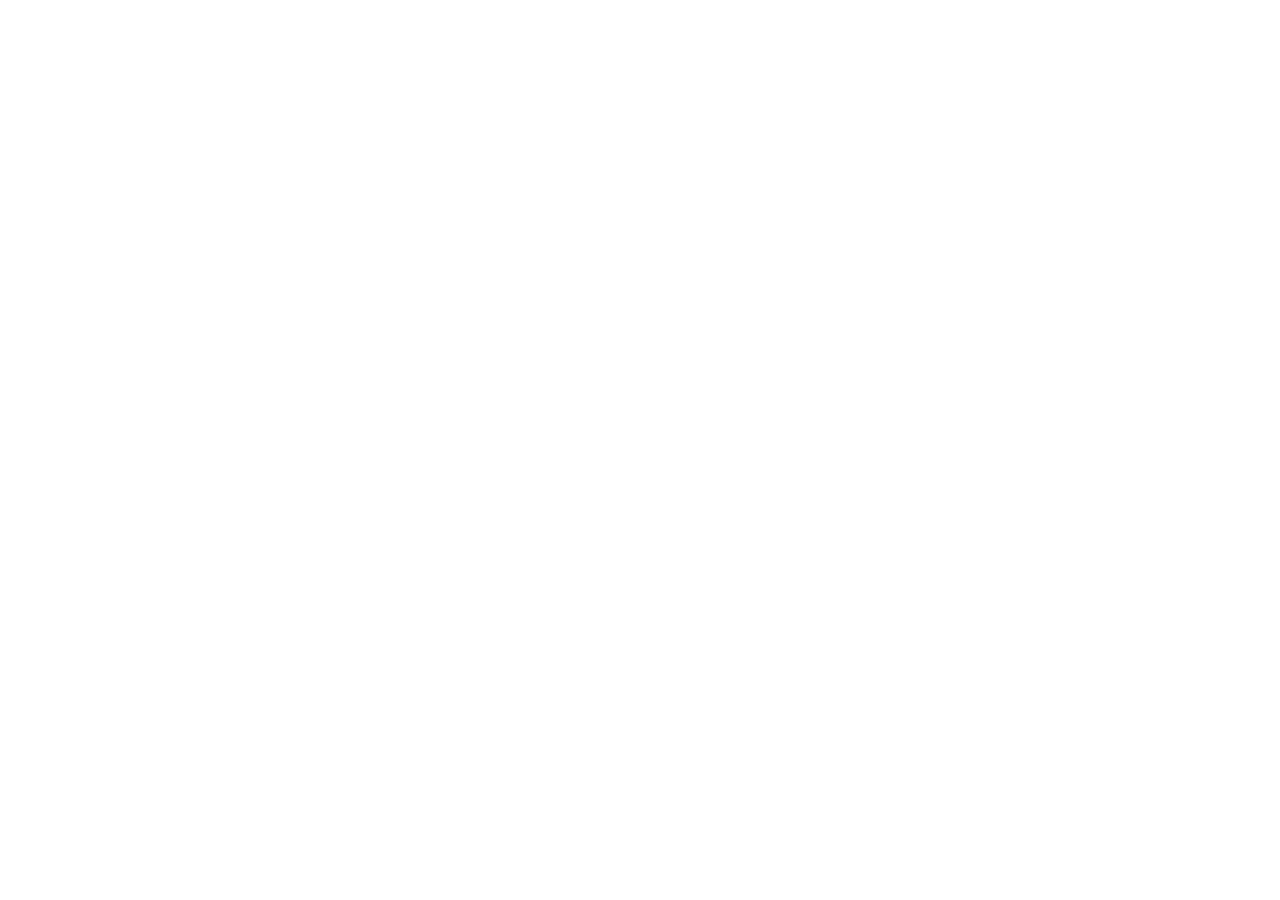
==== index.html @ 38b5f214 "some previous steps before caos" ====
<!--
<html lang="es">
<head>
    <meta charset="UTF-8"/>
    <meta name="viewport" content="width=device-width, inital-scale=1.0"/>
    <title> ORION | Local AI Desktop Assitant</title>
    <link rel="preconnect" href="https://fonts.googleapis.com">
    <link rel="preconnect" href="https://fonts.gstatic.com" crossorigin>
    <link href="https://fonts.googleapis.com/css2?family=Inter:wght@400;600;700;800;900&family=Rethink+Sans:wght@600;700;800&family=Space+Mono:wght@400;700&display=swap" rel="stylesheet">
    <link rel="stylesheet" href="styless.css"/>
</head>
<body>
    <canvas class="pixel-field" aria-hidden="true"></canvas>

    <header class="site-header">
        <nav class="nav" arial-label="Principal">
            <a class="brand" href="#inicio"><span class="brand-mark">✦</span>ORION</a>
            <div class="nav-links">
                <a href="#downloads">Descarga</a>
                <a href="#features">Funciones</a>
                <a href="#setup">Setup</a>
                <a href="#roadmap">Roadmap</a>
                <a href="#contacto">Contacto</a>
            </div>
        </nav>
    </header>
    
    <main>
        <section id="inicio" class="hero">
            <div class="hero-terminal">
                <div class="terminal-top">
                    <span> PS C:\projects\orion</span>
                    <span class="blink">run</span>
                </div>

                <div class="hero-grid">
                    <div class="terminal-copy">
                        <div class="mode-card">
                            <span>no cloud</span>
                            <strong>getting started</strong>
                            <small>voice + text local assitant</small>
                        </div>
                        <p class="terminal-line"><span>&gt;</span>hey orion</p>
                        <p class="answer">yoooo, ready to searh listen and make your work easier what do you need?</p>
                        <p class="terminal-line"><span>&gt;</span>what can you do?</p>
                        <p class="answer accent">voice commands · input bar · Google/Youtube and more else </p>
                        <div class="prompt-row">
                            <span>&gt;</span>
                            <span ide="typedPrompt">ask ORION anything...</span>
                        </div>
                        <div class="hero-actions">
                            <a class="pixel-button primary" href="recordatorio para mi mismo añadir download" download>Download ORION</a>
                            <a class="pixel-button secondary" href="#setup">How to run</a>
                        </div>
                    </div>
                    <div class="orion-display" aria-label="ORION visual preview">
                        <div class="orion-word">ORION</div>
                        <pre class="ascii-mark">
   ✦
  /|\
&lt;─ O ─&gt;
  \|/
   ✦
      
                        </pre>
                    </div>
                </div>
                <div class="status-bar">
                    <span>local mode</span>
                  <span>personalizable whisper model</span>
                  <span>ollama phi3:lastest</span>
                  <span class="agent-pill">agent mode</span>
                </div>
            </div>
        </section>
        <section id="download" class="section split">
            <div>
                <p class="section label">Download</p>
                <h2>ORION como asistente local para escritorio</h2>
            </div>
            <div class="terminal-panel">
                <p><span class="muted">&gt;</span>lastest build</p>
                <h3>ORION V2</h3>

            </div>
        </section>
    </main>


</body>

</html>
-->
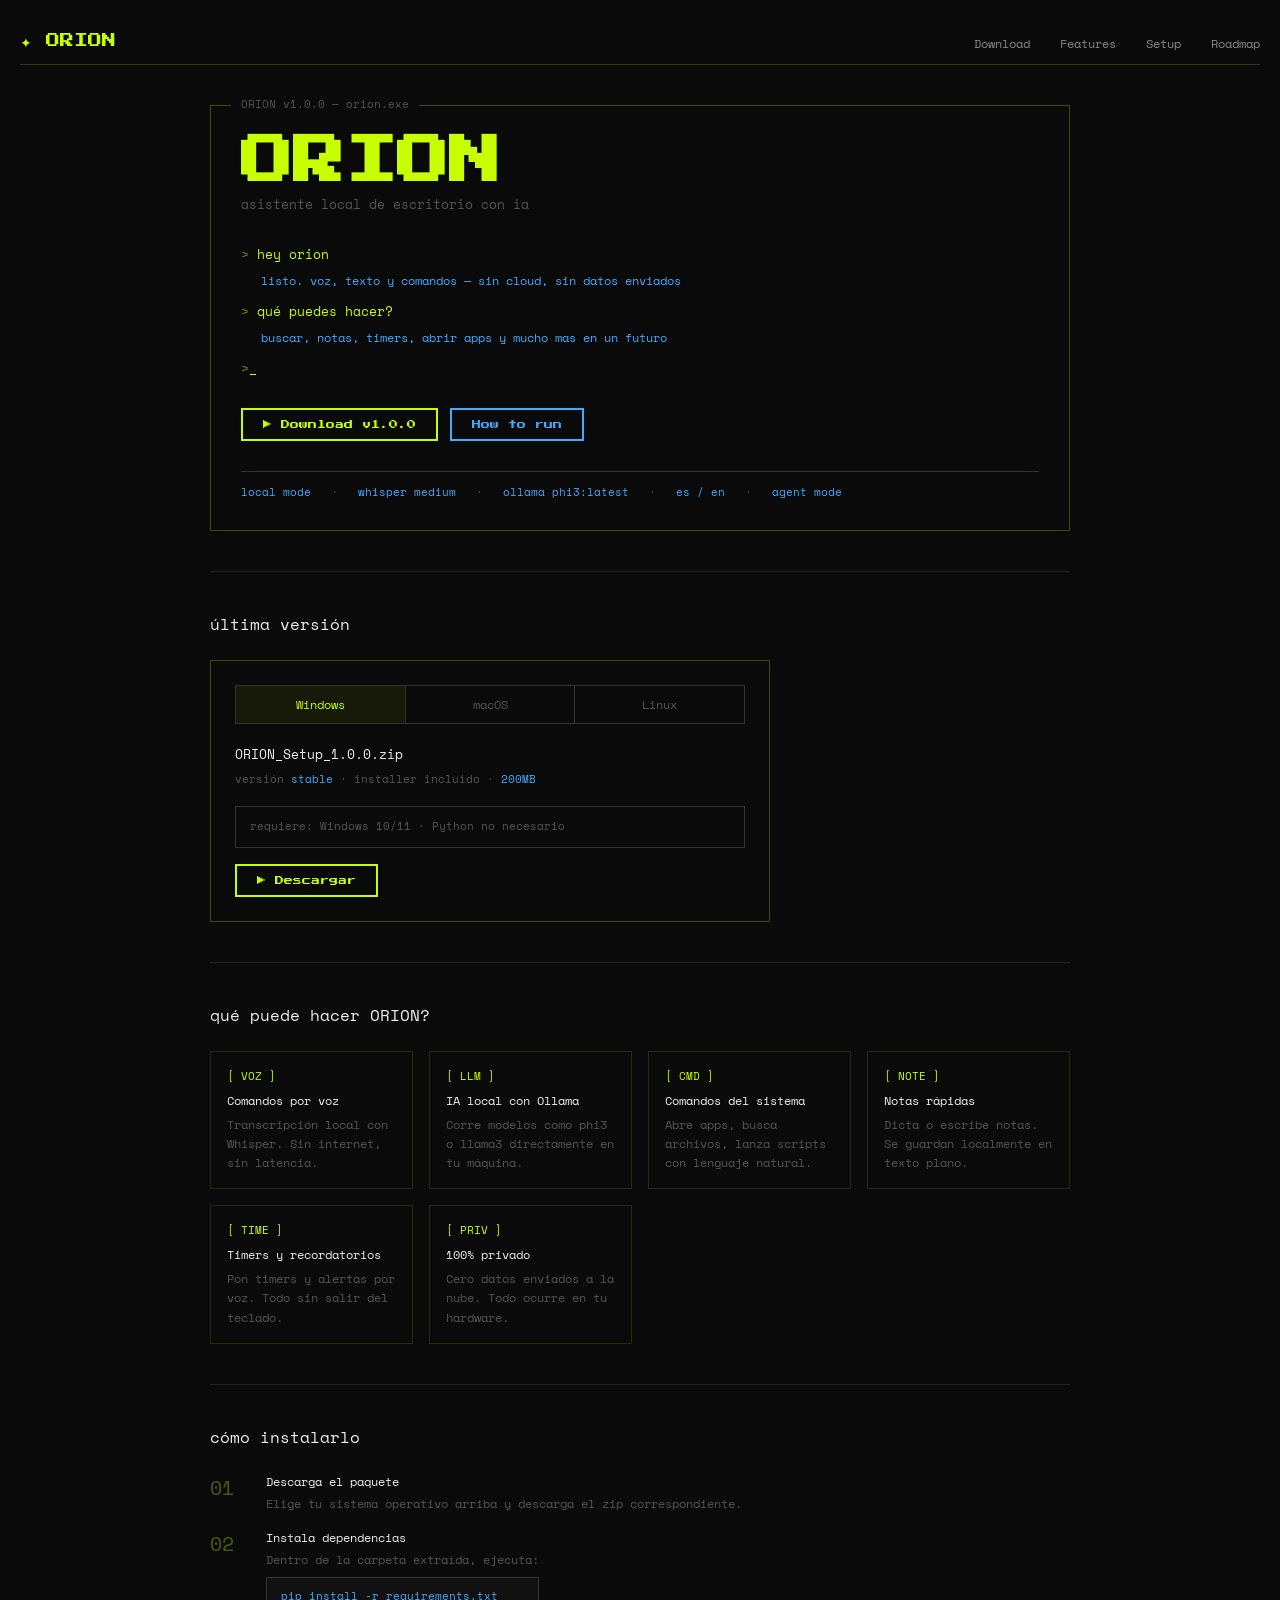
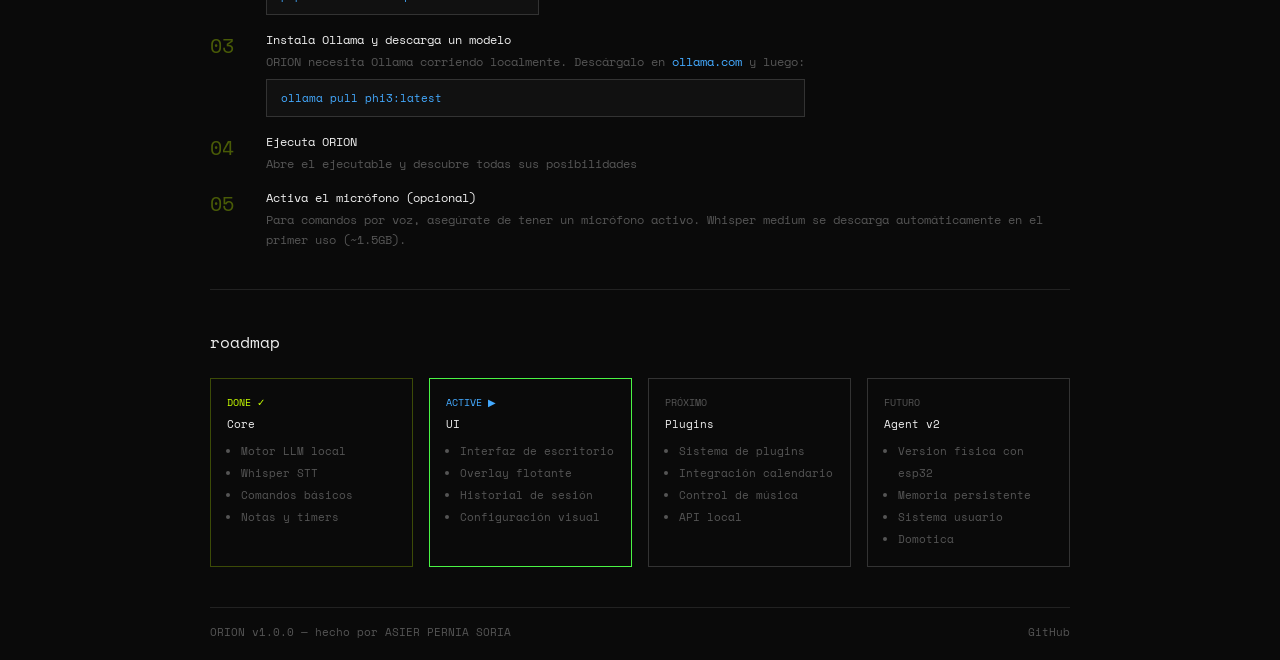
==== commit 1a620ad8: "jsut chage of position" ====
--- a/index.html
+++ b/index.html
@@ -1,93 +1,300 @@
-<!--
 <html lang="es">
 <head>
-    <meta charset="UTF-8"/>
-    <meta name="viewport" content="width=device-width, inital-scale=1.0"/>
-    <title> ORION | Local AI Desktop Assitant</title>
-    <link rel="preconnect" href="https://fonts.googleapis.com">
-    <link rel="preconnect" href="https://fonts.gstatic.com" crossorigin>
-    <link href="https://fonts.googleapis.com/css2?family=Inter:wght@400;600;700;800;900&family=Rethink+Sans:wght@600;700;800&family=Space+Mono:wght@400;700&display=swap" rel="stylesheet">
-    <link rel="stylesheet" href="styless.css"/>
+  <meta charset="UTF-8"/>
+  <meta name="viewport" content="width=device-width, initial-scale=1.0"/>
+  <title>ORION | Local AI Desktop Assistant</title>
+  <link rel="preconnect" href="https://fonts.googleapis.com">
+  <link rel="preconnect" href="https://fonts.gstatic.com" crossorigin>
+  <link href="https://fonts.googleapis.com/css2?family=Space+Mono:ital,wght@0,400;0,700;1,400&family=Press+Start+2P&display=swap" rel="stylesheet">
 </head>
+
+<style>
+*{margin:0;padding:0;box-sizing:border-box}
+body{background:#0a0a0a;color:#c8ff00;font-family:'Space Mono',monospace;min-height:100vh;padding:20px}
+a{color:inherit;text-decoration:none}
+nav{display:flex;justify-content:space-between;align-items:center;padding:10px 0;border-bottom:1px solid #c8ff0033;margin-bottom:40px}
+.brand{font-family:'Press Start 2P',monospace;font-size:14px}
+nav a{color:#888;font-size:12px;margin-left:20px;transition:.2s}
+nav a:hover{color:#c8ff00}
+.terminal{border:1px solid #c8ff0044;padding:30px;max-width:860px;margin:0 auto;position:relative}
+.terminal::before{content:'ORION v1.0.0 — orion.exe';position:absolute;top:-10px;left:20px;background:#0a0a0a;padding:0 10px;font-size:11px;color:#555}
+h1{font-family:'Press Start 2P',monospace;font-size:clamp(24px,5vw,52px);color:#c8ff00;margin-bottom:6px}
+.sub{color:#555;font-size:13px;margin-bottom:30px}
+.line{margin:8px 0;font-size:13px}
+.prompt{color:#c8ff0088}
+.ans{color:#4af;margin-left:20px;margin-bottom:12px;font-size:12px}
+.blink{animation:blink 1s step-end infinite}
+@keyframes blink{50%{opacity:0}}
+.btns{display:flex;gap:12px;margin:30px 0}
+.btn{border:2px solid currentColor;padding:10px 20px;font-family:'Press Start 2P',monospace;font-size:9px;cursor:pointer;transition:.2s;display:inline-block;background:none}
+.btn-y{color:#c8ff00}.btn-y:hover{background:#c8ff00;color:#000}
+.btn-b{color:#4af}.btn-b:hover{background:#4af;color:#000}
+.status{border-top:1px solid #c8ff0033;margin-top:20px;padding-top:12px;display:flex;gap:20px;flex-wrap:wrap;font-size:11px;color:#555}
+.status span{color:#4af}
+hr{border:none;border-top:1px solid #222;margin:40px auto;max-width:860px}
+.section{max-width:860px;margin:0 auto 40px}
+.stitle{font-size:16px;margin-bottom:24px;color:#eee}
+.grid{display:grid;grid-template-columns:repeat(auto-fit,minmax(200px,1fr));gap:16px}
+.card{border:1px solid #c8ff0022;padding:16px;font-size:12px}
+.card-icon{color:#c8ff00;margin-bottom:8px;font-size:11px}
+.card-title{color:#eee;margin-bottom:6px}
+.card-desc{color:#555;line-height:1.6}
+.dl-box{border:1px solid #c8ff0044;padding:24px;max-width:560px}
+.os-select{display:flex;gap:0;margin-bottom:20px;border:1px solid #333}
+.os-tab{flex:1;padding:10px;font-family:'Space Mono',monospace;font-size:12px;background:none;border:none;color:#555;cursor:pointer;transition:.2s;border-right:1px solid #333}
+.os-tab:last-child{border-right:none}
+.os-tab.active{background:#c8ff0011;color:#c8ff00}
+.os-tab:hover{color:#c8ff00}
+.dl-panel{display:none;font-size:12px}
+.dl-panel.active{display:block}
+.dl-name{color:#eee;font-size:13px;margin-bottom:6px}
+.dl-meta{color:#555;font-size:11px;margin-bottom:16px;line-height:1.8}
+.dl-meta span{color:#4af}
+.dl-reqs{border:1px solid #333;padding:10px 14px;font-size:11px;color:#555;margin-bottom:16px;line-height:1.8}
+.steps{display:flex;flex-direction:column;gap:16px}
+.step{display:flex;gap:20px;font-size:12px}
+.step-n{color:#c8ff0055;font-size:20px;min-width:36px}
+.step-title{color:#eee;margin-bottom:4px}
+.step-desc{color:#555;line-height:1.6}
+.code{background:#111;border:1px solid #333;padding:10px 14px;margin-top:8px;color:#4af;font-size:11px;font-family:'Space Mono',monospace}
+.roadmap{display:grid;grid-template-columns:repeat(auto-fit,minmax(180px,1fr));gap:16px}
+.rcard{border:1px solid #333;padding:16px;font-size:11px;color:#555}
+.rcard.done{border-color:#c8ff0044}
+.rcard.done .rphase{color:#c8ff00}
+.rcard.active{border-color:#4af444}
+.rcard.active .rphase{color:#4af}
+.rcard.upcoming .rphase{color:#555}
+.rphase{margin-bottom:6px;font-size:10px}
+.rtitle{color:#eee;margin-bottom:8px}
+.rcard ul{padding-left:14px;line-height:2}
+footer{max-width:860px;margin:40px auto 0;border-top:1px solid #222;padding-top:16px;display:flex;justify-content:space-between;font-size:11px;color:#555;flex-wrap:wrap;gap:8px}
+footer a:hover{color:#c8ff00}
+@media(max-width:600px){nav .links{display:none}.btns{flex-direction:column}}
+</style>
+
 <body>
-    <canvas class="pixel-field" aria-hidden="true"></canvas>
-
-    <header class="site-header">
-        <nav class="nav" arial-label="Principal">
-            <a class="brand" href="#inicio"><span class="brand-mark">✦</span>ORION</a>
-            <div class="nav-links">
-                <a href="#downloads">Descarga</a>
-                <a href="#features">Funciones</a>
-                <a href="#setup">Setup</a>
-                <a href="#roadmap">Roadmap</a>
-                <a href="#contacto">Contacto</a>
-            </div>
-        </nav>
-    </header>
-    
-    <main>
-        <section id="inicio" class="hero">
-            <div class="hero-terminal">
-                <div class="terminal-top">
-                    <span> PS C:\projects\orion</span>
-                    <span class="blink">run</span>
-                </div>
-
-                <div class="hero-grid">
-                    <div class="terminal-copy">
-                        <div class="mode-card">
-                            <span>no cloud</span>
-                            <strong>getting started</strong>
-                            <small>voice + text local assitant</small>
-                        </div>
-                        <p class="terminal-line"><span>&gt;</span>hey orion</p>
-                        <p class="answer">yoooo, ready to searh listen and make your work easier what do you need?</p>
-                        <p class="terminal-line"><span>&gt;</span>what can you do?</p>
-                        <p class="answer accent">voice commands · input bar · Google/Youtube and more else </p>
-                        <div class="prompt-row">
-                            <span>&gt;</span>
-                            <span ide="typedPrompt">ask ORION anything...</span>
-                        </div>
-                        <div class="hero-actions">
-                            <a class="pixel-button primary" href="recordatorio para mi mismo añadir download" download>Download ORION</a>
-                            <a class="pixel-button secondary" href="#setup">How to run</a>
-                        </div>
-                    </div>
-                    <div class="orion-display" aria-label="ORION visual preview">
-                        <div class="orion-word">ORION</div>
-                        <pre class="ascii-mark">
-   ✦
-  /|\
-&lt;─ O ─&gt;
-  \|/
-   ✦
-      
-                        </pre>
-                    </div>
-                </div>
-                <div class="status-bar">
-                    <span>local mode</span>
-                  <span>personalizable whisper model</span>
-                  <span>ollama phi3:lastest</span>
-                  <span class="agent-pill">agent mode</span>
-                </div>
-            </div>
-        </section>
-        <section id="download" class="section split">
-            <div>
-                <p class="section label">Download</p>
-                <h2>ORION como asistente local para escritorio</h2>
-            </div>
-            <div class="terminal-panel">
-                <p><span class="muted">&gt;</span>lastest build</p>
-                <h3>ORION V2</h3>
-
-            </div>
-        </section>
-    </main>
-
+
+<nav>
+  <span class="brand">✦ ORION</span>
+  <div class="links">
+    <a href="#download">Download</a>
+    <a href="#features">Features</a>
+    <a href="#setup">Setup</a>
+    <a href="#roadmap">Roadmap</a>
+  </div>
+</nav>
+
+<div class="terminal">
+  <h1>ORION</h1>
+  <p class="sub">asistente local de escritorio con ia</p>
+
+  <div class="line"><span class="prompt">&gt;</span> hey orion</div>
+  <p class="ans">listo. voz, texto y comandos — sin cloud, sin datos enviados</p>
+
+  <div class="line"><span class="prompt">&gt;</span> qué puedes hacer?</div>
+  <p class="ans">buscar, notas, timers, abrir apps y mucho mas en un futuro</p>
+
+  <div class="line"><span class="prompt">&gt;</span><span class="blink">_</span></div>
+
+  <div class="btns">
+    <a class="btn btn-y" href="">▶ Download v1.0.0</a>
+    <a class="btn btn-b" href="#setup">How to run</a>
+  </div>
+
+  <div class="status">
+    <span>local mode</span> · <span>whisper medium</span> · <span>ollama phi3:latest</span> · <span>es / en</span> · <span>agent mode</span>
+  </div>
+</div>
+
+<hr id="download"/>
+
+<div class="section">
+  <p class="stitle">última versión</p>
+
+  <div class="dl-box">
+    <div class="os-select">
+      <button class="os-tab active" onclick="setOS(this,'win')">Windows</button>
+      <button class="os-tab" onclick="setOS(this,'mac')">macOS</button>
+      <button class="os-tab" onclick="setOS(this,'linux')">Linux</button>
+    </div>
+
+    <div class="dl-panel active" id="os-win">
+      <p class="dl-name">ORION_Setup_1.0.0.zip</p>
+      <div class="dl-meta">versión <span>stable</span> · installer incluido · <span>200MB</span></div>
+      <div class="dl-reqs">requiere: Windows 10/11 · Python no necesario</div>
+      <a class="btn btn-y" href="https://github.com/asierpernias/ORION/releases/tag/v2.windows">▶ Descargar</a>
+    </div>
+
+    <div class="dl-panel" id="os-mac">
+      <p class="dl-name">ORION_1.0.0.zip</p>
+      <div class="dl-meta">versión <span>stable</span> · app bundle · <span>180MB</span></div>
+      <div class="dl-reqs">requiere: macOS 12+ · Python 3.11+</div>
+      <a class="btn btn-y" href="https://github.com/asierpernias/ORION/releases/tag/v2.macOs">▶ Descargar</a>
+    </div>
+
+    <div class="dl-panel" id="os-linux">
+      <p class="dl-name">ORION-1.0.0-linux.tar.gz</p>
+      <div class="dl-meta">versión <span>stable</span> · portable · <span>175MB</span></div>
+      <div class="dl-reqs">requiere: Ubuntu 20.04+ / Debian · Python 3.11+ · Requiere de la instalación de whisper</div>
+      <a class="btn btn-y" href="https://github.com/asierpernias/ORION/releases/tag/v2.linux">▶ Descargar</a>
+    </div>
+  </div>
+</div>
+
+<hr id="features"/>
+
+<div class="section">
+  <p class="stitle">qué puede hacer ORION?</p>
+
+  <div class="grid">
+    <div class="card">
+      <p class="card-icon">[ VOZ ]</p>
+      <p class="card-title">Comandos por voz</p>
+      <p class="card-desc">Transcripción local con Whisper. Sin internet, sin latencia.</p>
+    </div>
+    <div class="card">
+      <p class="card-icon">[ LLM ]</p>
+      <p class="card-title">IA local con Ollama</p>
+      <p class="card-desc">Corre modelos como phi3 o llama3 directamente en tu máquina.</p>
+    </div>
+    <div class="card">
+      <p class="card-icon">[ CMD ]</p>
+      <p class="card-title">Comandos del sistema</p>
+      <p class="card-desc">Abre apps, busca archivos, lanza scripts con lenguaje natural.</p>
+    </div>
+    <div class="card">
+      <p class="card-icon">[ NOTE ]</p>
+      <p class="card-title">Notas rápidas</p>
+      <p class="card-desc">Dicta o escribe notas. Se guardan localmente en texto plano.</p>
+    </div>
+    <div class="card">
+      <p class="card-icon">[ TIME ]</p>
+      <p class="card-title">Timers y recordatorios</p>
+      <p class="card-desc">Pon timers y alertas por voz. Todo sin salir del teclado.</p>
+    </div>
+    <div class="card">
+      <p class="card-icon">[ PRIV ]</p>
+      <p class="card-title">100% privado</p>
+      <p class="card-desc">Cero datos enviados a la nube. Todo ocurre en tu hardware.</p>
+    </div>
+  </div>
+</div>
+
+<hr id="setup"/>
+
+<div class="section">
+  <p class="stitle">cómo instalarlo</p>
+
+  <div class="steps">
+    <div class="step">
+      <span class="step-n">01</span>
+      <div>
+        <p class="step-title">Descarga el paquete</p>
+        <p class="step-desc">Elige tu sistema operativo arriba y descarga el zip correspondiente.</p>
+      </div>
+    </div>
+
+    <div class="step">
+      <span class="step-n">02</span>
+      <div>
+        <p class="step-title">Instala dependencias</p>
+        <p class="step-desc">Dentro de la carpeta extraída, ejecuta:</p>
+        <div class="code">pip install -r requirements.txt</div>
+      </div>
+    </div>
+
+    <div class="step">
+      <span class="step-n">03</span>
+      <div>
+        <p class="step-title">Instala Ollama y descarga un modelo</p>
+        <p class="step-desc">ORION necesita Ollama corriendo localmente. Descárgalo en <span style="color:#4af">ollama.com</span> y luego:</p>
+        <div class="code">ollama pull phi3:latest</div>
+      </div>
+    </div>
+
+    <div class="step">
+      <span class="step-n">04</span>
+      <div>
+        <p class="step-title">Ejecuta ORION</p>
+        <p class="step-desc">Abre el ejecutable y descubre todas sus posibilidades</p>
+      </div>
+    </div>
+
+    <div class="step">
+      <span class="step-n">05</span>
+      <div>
+        <p class="step-title">Activa el micrófono (opcional)</p>
+        <p class="step-desc">Para comandos por voz, asegúrate de tener un micrófono activo. Whisper medium se descarga automáticamente en el primer uso (~1.5GB).</p>
+      </div>
+    </div>
+  </div>
+</div>
+
+<hr id="roadmap"/>
+
+<div class="section">
+  <p class="stitle">roadmap</p>
+
+  <div class="roadmap">
+    <div class="rcard done">
+      <p class="rphase">DONE ✓</p>
+      <p class="rtitle">Core</p>
+      <ul>
+        <li>Motor LLM local</li>
+        <li>Whisper STT</li>
+        <li>Comandos básicos</li>
+        <li>Notas y timers</li>
+      </ul>
+    </div>
+
+    <div class="rcard active">
+      <p class="rphase">ACTIVE ▶</p>
+      <p class="rtitle">UI</p>
+      <ul>
+        <li>Interfaz de escritorio</li>
+        <li>Overlay flotante</li>
+        <li>Historial de sesión</li>
+        <li>Configuración visual</li>
+      </ul>
+    </div>
+
+    <div class="rcard upcoming">
+      <p class="rphase">PRÓXIMO</p>
+      <p class="rtitle">Plugins</p>
+      <ul>
+        <li>Sistema de plugins</li>
+        <li>Integración calendario</li>
+        <li>Control de música</li>
+        <li>API local</li>
+      </ul>
+    </div>
+
+    <div class="rcard upcoming">
+      <p class="rphase">FUTURO</p>
+      <p class="rtitle">Agent v2</p>
+      <ul>
+        <li>Version física con esp32</li>
+        <li>Memoria persistente</li>
+        <li>Sistema usuario</li>
+        <li>Domotica</li>
+      </ul>
+    </div>
+  </div>
+</div>
+
+<footer>
+  <div>ORION v1.0.0 — hecho por ASIER PERNIA SORIA </div>
+  <div><a href="">GitHub</a></div>
+</footer>
+
+<script>
+function setOS(btn, os) {
+  document.querySelectorAll('.os-tab').forEach(b => b.classList.remove('active'));
+  document.querySelectorAll('.dl-panel').forEach(p => p.classList.remove('active'));
+  btn.classList.add('active');
+  document.getElementById('os-' + os).classList.add('active');
+}
+</script>
 
 </body>
-
 </html>
--->
